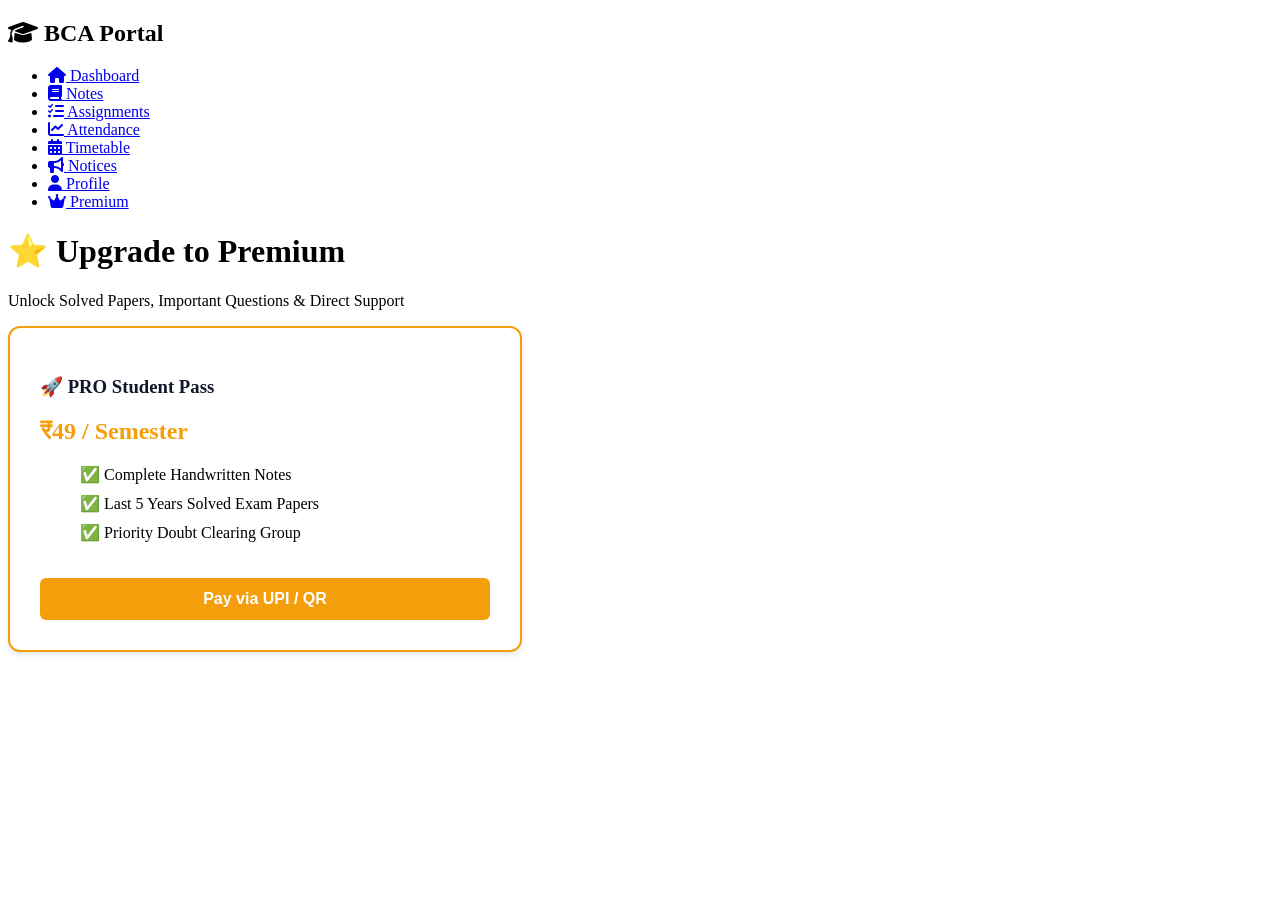
==== premium.html @ f9907acb "Create premium.html" ====
<!DOCTYPE html>
<html lang="hi">
<head>
    <meta charset="UTF-8">
    <meta name="viewport" content="width=device-width, initial-scale=1.0">
    <title>Premium Membership - BCA Portal</title>
    <link rel="stylesheet" href="style.css">
    <link rel="stylesheet" href="https://cdnjs.cloudflare.com/ajax/libs/font-awesome/6.4.0/css/all.min.css">
</head>
<body>
    <div class="container">
        <aside class="sidebar">
            <h2><i class="fa-solid fa-graduation-cap"></i> BCA Portal</h2>
            <nav>
                <ul>
                    <li><a href="index.html"><i class="fa-solid fa-house"></i> Dashboard</a></li>
                    <li><a href="notes.html"><i class="fa-solid fa-book"></i> Notes</a></li>
                    <li><a href="assignments.html"><i class="fa-solid fa-list-check"></i> Assignments</a></li>
                    <li><a href="attendance.html"><i class="fa-solid fa-chart-line"></i> Attendance</a></li>
                    <li><a href="timetable.html"><i class="fa-solid fa-calendar-days"></i> Timetable</a></li>
                    <li><a href="notices.html"><i class="fa-solid fa-bullhorn"></i> Notices</a></li>
                    <li><a href="profile.html"><i class="fa-solid fa-user"></i> Profile</a></li>
                    <li class="active premium-link"><a href="premium.html"><i class="fa-solid fa-crown"></i> Premium</a></li>
                </ul>
            </nav>
        </aside>

        <main class="main-content">
            <header>
                <h1>⭐ Upgrade to Premium</h1>
                <p>Unlock Solved Papers, Important Questions & Direct Support</p>
            </header>

            <section class="calc-card" style="max-width: 450px; border: 2px solid #f59e0b;">
                <h3>🚀 PRO Student Pass</h3>
                <h2 style="color: #f59e0b; margin: 10px 0;">₹49 / Semester</h2>
                <ul style="list-style: none; margin-bottom: 20px; line-height: 1.8;">
                    <li>✅ Complete Handwritten Notes</li>
                    <li>✅ Last 5 Years Solved Exam Papers</li>
                    <li>✅ Priority Doubt Clearing Group</li>
                </ul>
                <button class="btn-calc" style="background-color: #f59e0b;" onclick="alert('Payment Gateway Integration Ready!')">Pay via UPI / QR</button>
            </section>
        </main>
    </div>
</body>
</html>
---- style.css ----
/* Notes Section Styling */
.notes-grid {
    display: grid;
    grid-template-columns: repeat(auto-fit, minmax(250px, 1fr));
    gap: 20px;
}

.note-card {
    background: #fff;
    padding: 25px;
    border-radius: 12px;
    box-shadow: 0 4px 6px -1px rgba(0, 0, 0, 0.1);
    display: flex;
    flex-direction: column;
    align-items: flex-start;
}

.subject-icon {
    font-size: 30px;
    color: #0284c7;
    margin-bottom: 12px;
}

.note-card h3 {
    font-size: 18px;
    color: #0f172a;
    margin-bottom: 8px;
}

.note-card p {
    font-size: 14px;
    color: #64748b;
    margin-bottom: 20px;
}

.btn-download {
    text-decoration: none;
    background-color: #2563eb;
    color: white;
    padding: 8px 16px;
    border-radius: 6px;
    font-size: 14px;
    font-weight: 500;
}
/* Attendance Calculator Styling */
.calc-card {
    background: #fff;
    padding: 30px;
    border-radius: 12px;
    max-width: 450px;
    box-shadow: 0 4px 6px -1px rgba(0, 0, 0, 0.1);
}

.calc-card h3 {
    margin-bottom: 20px;
    color: #0f172a;
}

.input-group {
    margin-bottom: 15px;
}

.input-group label {
    display: block;
    font-size: 14px;
    margin-bottom: 5px;
    color: #475569;
}

.input-group input {
    width: 100%;
    padding: 10px;
    border: 1px solid #cbd5e1;
    border-radius: 6px;
    font-size: 15px;
}

.btn-calc {
    width: 100%;
    background-color: #2563eb;
    color: white;
    border: none;
    padding: 12px;
    border-radius: 6px;
    font-size: 16px;
    cursor: pointer;
    font-weight: bold;
    margin-top: 10px;
}

.result-box {
    margin-top: 20px;
    padding: 15px;
    background: #f8fafc;
    border-radius: 8px;
    text-align: center;
}

#percentageResult {
    font-size: 20px;
    font-weight: bold;
    color: #0f172a;
}

.status-msg {
    font-size: 14px;
    margin-top: 8px;
    font-weight: 500;
}
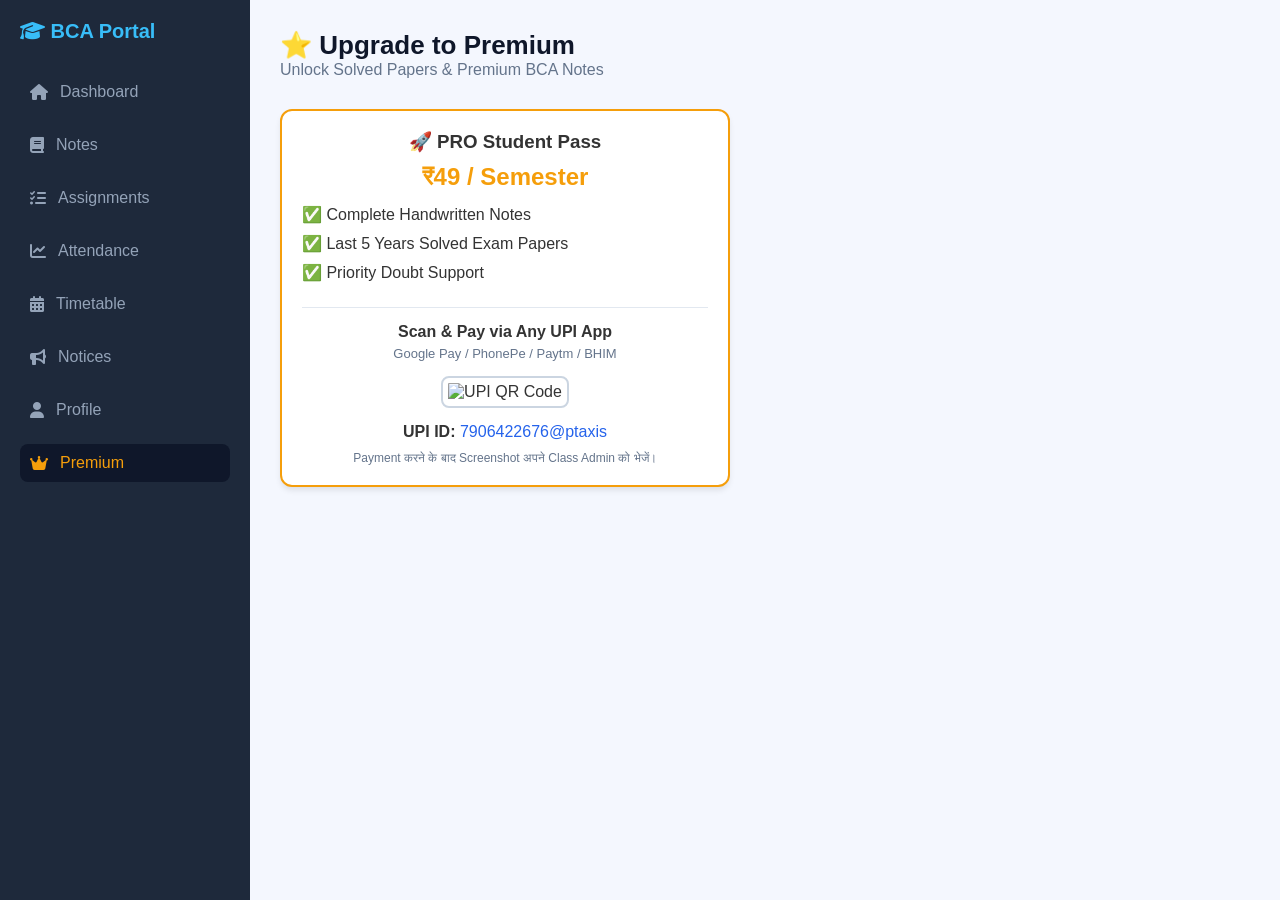
==== commit 2fffe79b: "Update premium.html" ====
--- a/premium.html
+++ b/premium.html
@@ -28,18 +28,31 @@
         <main class="main-content">
             <header>
                 <h1>⭐ Upgrade to Premium</h1>
-                <p>Unlock Solved Papers, Important Questions & Direct Support</p>
+                <p>Unlock Solved Papers & Premium BCA Notes</p>
             </header>
 
-            <section class="calc-card" style="max-width: 450px; border: 2px solid #f59e0b;">
+            <section class="calc-card" style="max-width: 450px; border: 2px solid #f59e0b; text-align: center;">
                 <h3>🚀 PRO Student Pass</h3>
                 <h2 style="color: #f59e0b; margin: 10px 0;">₹49 / Semester</h2>
-                <ul style="list-style: none; margin-bottom: 20px; line-height: 1.8;">
+                
+                <ul style="list-style: none; margin-bottom: 20px; line-height: 1.8; text-align: left;">
                     <li>✅ Complete Handwritten Notes</li>
                     <li>✅ Last 5 Years Solved Exam Papers</li>
-                    <li>✅ Priority Doubt Clearing Group</li>
+                    <li>✅ Priority Doubt Support</li>
                 </ul>
-                <button class="btn-calc" style="background-color: #f59e0b;" onclick="alert('Payment Gateway Integration Ready!')">Pay via UPI / QR</button>
+
+                <hr style="margin: 15px 0; border: 0; border-top: 1px solid #e2e8f0;">
+
+                <h4>Scan & Pay via Any UPI App</h4>
+                <p style="font-size: 13px; color: #64748b; margin-top: 5px;">Google Pay / PhonePe / Paytm / BHIM</p>
+
+                <!-- QR Code Image -->
+                <div style="margin: 15px 0;">
+                    <img src="https://api.qrserver.com/v1/create-qr-code/?size=180x180&7906422676@ptaxisdata=upi://pay?pa=&pn=StudentBuddy&am=49" alt="UPI QR Code" style="border: 2px solid #cbd5e1; border-radius: 8px; padding: 5px;">
+                </div>
+
+                <p><b>UPI ID:</b> <span style="color: #2563eb;">7906422676@ptaxis</span></p>
+                <p style="font-size: 12px; color: #64748b; margin-top: 10px;">Payment करने के बाद Screenshot अपने Class Admin को भेजें।</p>
             </section>
         </main>
     </div>
--- a/style.css
+++ b/style.css
@@ -1,109 +1,121 @@
-/* Notes Section Styling */
-.notes-grid {
+* {
+    margin: 0;
+    padding: 0;
+    box-sizing: border-box;
+    font-family: 'Segoe UI', Tahoma, Geneva, Verdana, sans-serif;
+}
+
+body {
+    background-color: #f4f7fe;
+    color: #333;
+}
+
+.container {
+    display: flex;
+    min-height: 100vh;
+}
+
+/* Sidebar Styling */
+.sidebar {
+    width: 250px;
+    background-color: #1e293b;
+    color: #fff;
+    padding: 20px;
+}
+
+.sidebar h2 {
+    font-size: 20px;
+    margin-bottom: 30px;
+    color: #38bdf8;
+}
+
+.sidebar nav ul {
+    list-style: none;
+}
+
+.sidebar nav ul li {
+    margin-bottom: 15px;
+}
+
+.sidebar nav ul li a {
+    color: #94a3b8;
+    text-decoration: none;
+    display: flex;
+    align-items: center;
+    gap: 12px;
+    font-weight: 500;
+    padding: 10px;
+    border-radius: 8px;
+    transition: 0.3s;
+}
+
+.sidebar nav ul li.active a, 
+.sidebar nav ul li a:hover {
+    background-color: #0f172a;
+    color: #38bdf8;
+}
+
+.premium-link a {
+    color: #f59e0b !important;
+}
+
+/* Main Content Styling */
+.main-content {
+    flex: 1;
+    padding: 30px;
+}
+
+header h1 {
+    font-size: 26px;
+    color: #0f172a;
+}
+
+header p {
+    color: #64748b;
+    margin-bottom: 30px;
+}
+
+.dashboard-cards, .notes-grid {
     display: grid;
-    grid-template-columns: repeat(auto-fit, minmax(250px, 1fr));
+    grid-template-columns: repeat(auto-fit, minmax(220px, 1fr));
     gap: 20px;
 }
 
-.note-card {
+.card, .note-card, .calc-card {
     background: #fff;
-    padding: 25px;
+    padding: 20px;
     border-radius: 12px;
     box-shadow: 0 4px 6px -1px rgba(0, 0, 0, 0.1);
-    display: flex;
-    flex-direction: column;
-    align-items: flex-start;
 }
 
-.subject-icon {
-    font-size: 30px;
-    color: #0284c7;
-    margin-bottom: 12px;
+.card-icon, .subject-icon {
+    font-size: 28px;
+    color: #2563eb;
+    margin-bottom: 10px;
 }
 
-.note-card h3 {
-    font-size: 18px;
-    color: #0f172a;
-    margin-bottom: 8px;
+.card h3, .note-card h3 {
+    font-size: 16px;
+    color: #64748b;
 }
 
-.note-card p {
-    font-size: 14px;
-    color: #64748b;
-    margin-bottom: 20px;
+.card .stat {
+    font-size: 22px;
+    font-weight: bold;
+    color: #0f172a;
+    margin-top: 5px;
 }
 
-.btn-download {
+.btn-download, .btn-calc {
     text-decoration: none;
     background-color: #2563eb;
     color: white;
-    padding: 8px 16px;
+    padding: 10px 16px;
     border-radius: 6px;
     font-size: 14px;
-    font-weight: 500;
-}
-/* Attendance Calculator Styling */
-.calc-card {
-    background: #fff;
-    padding: 30px;
-    border-radius: 12px;
-    max-width: 450px;
-    box-shadow: 0 4px 6px -1px rgba(0, 0, 0, 0.1);
-}
-
-.calc-card h3 {
-    margin-bottom: 20px;
-    color: #0f172a;
-}
-
-.input-group {
-    margin-bottom: 15px;
-}
-
-.input-group label {
-    display: block;
-    font-size: 14px;
-    margin-bottom: 5px;
-    color: #475569;
-}
-
-.input-group input {
-    width: 100%;
-    padding: 10px;
-    border: 1px solid #cbd5e1;
-    border-radius: 6px;
-    font-size: 15px;
-}
-
-.btn-calc {
-    width: 100%;
-    background-color: #2563eb;
-    color: white;
+    font-weight: bold;
     border: none;
-    padding: 12px;
-    border-radius: 6px;
-    font-size: 16px;
     cursor: pointer;
-    font-weight: bold;
+    display: inline-block;
     margin-top: 10px;
 }
-
-.result-box {
-    margin-top: 20px;
-    padding: 15px;
-    background: #f8fafc;
-    border-radius: 8px;
-    text-align: center;
-}
-
-#percentageResult {
-    font-size: 20px;
-    font-weight: bold;
-    color: #0f172a;
-}
-
-.status-msg {
-    font-size: 14px;
-    margin-top: 8px;
-    font-weight: 500;
-}
